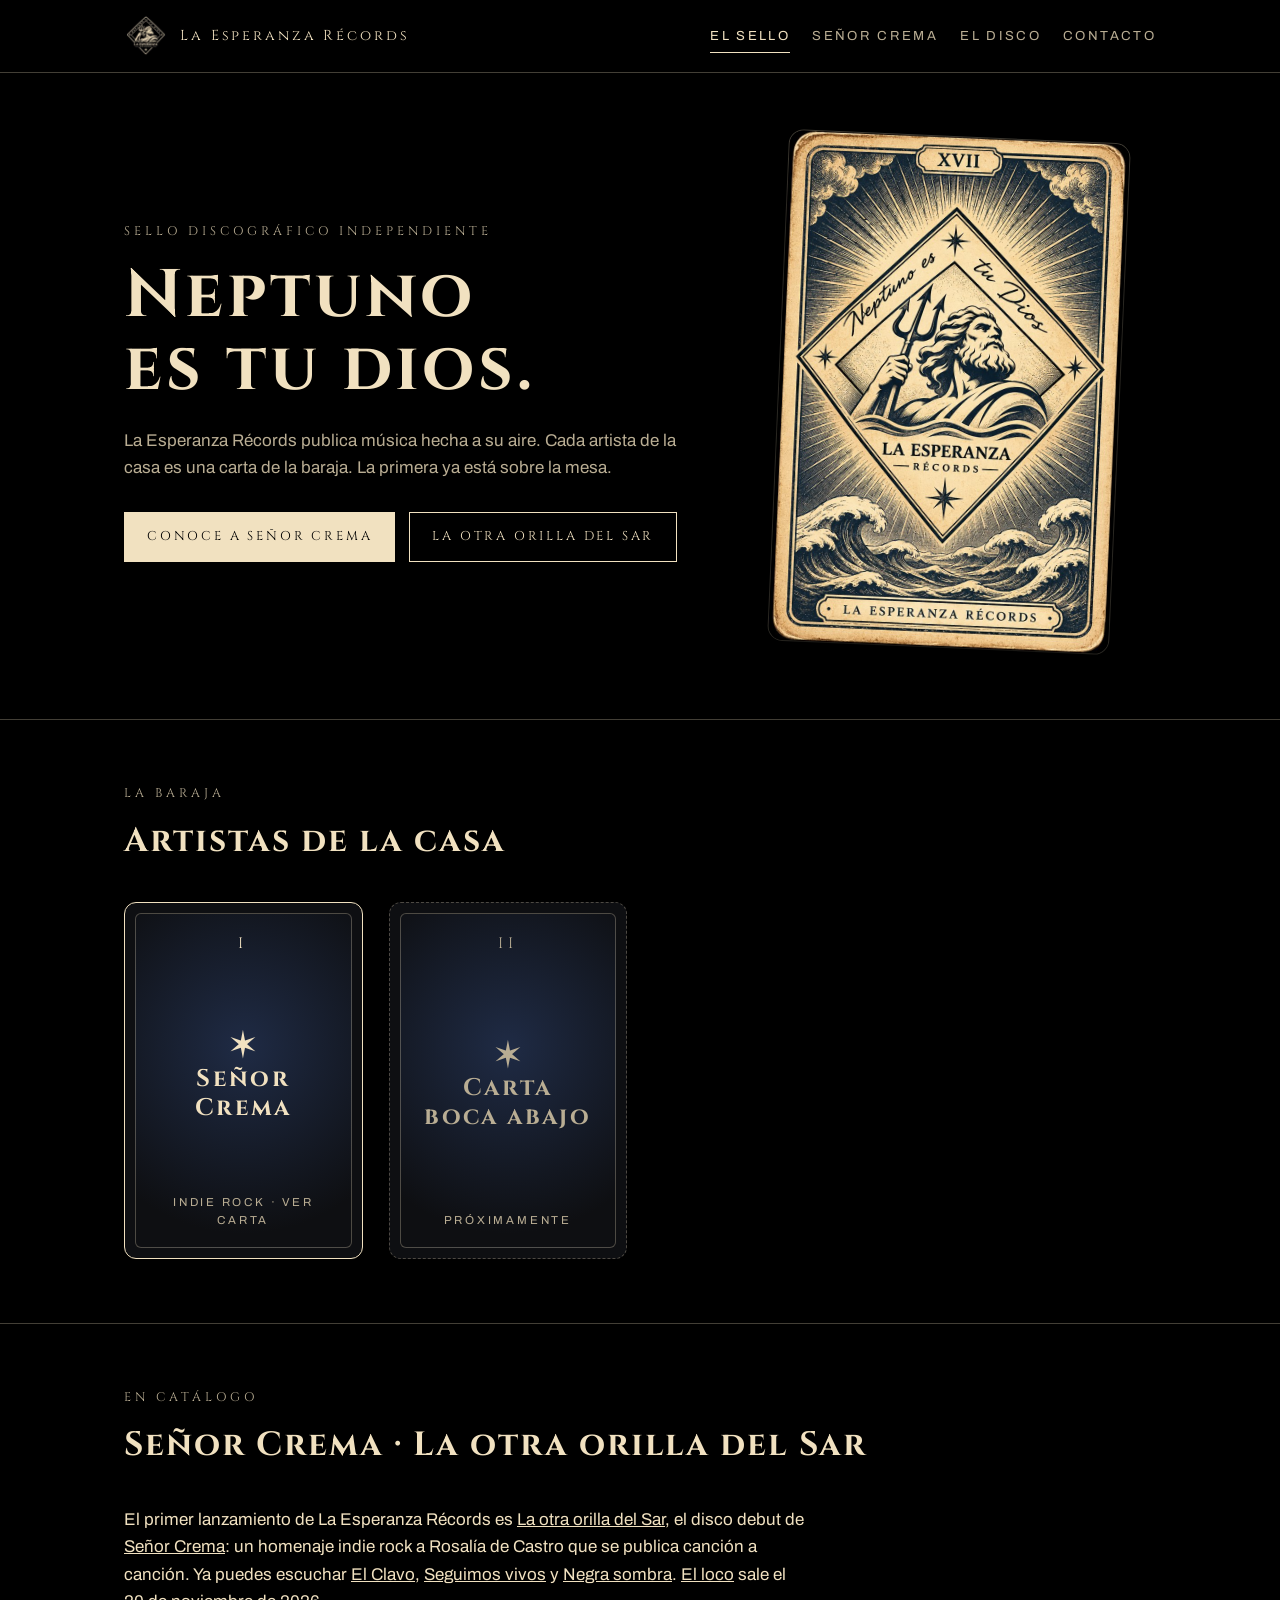
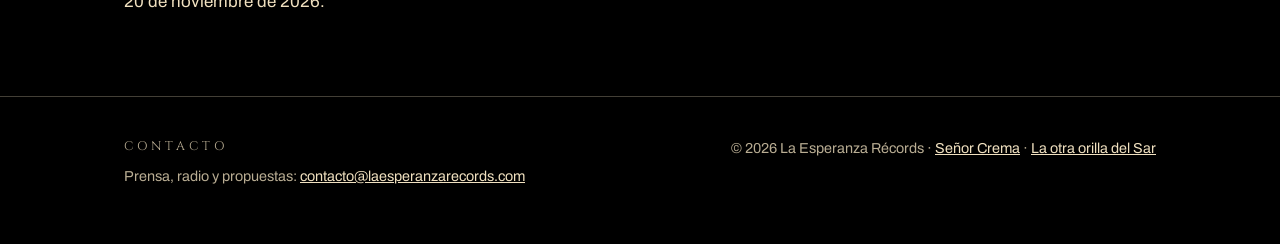
==== index.html @ f1c876be "Web de La Esperanza Récords: sello, Señor Crema, La otra orilla del Sar y páginas de canción Co-Auth" ====
<!DOCTYPE html>
<html lang="es">
<head>
<meta charset="utf-8">
<meta name="viewport" content="width=device-width, initial-scale=1">
<title>La Esperanza Récords · Sello de Señor Crema</title>
<meta name="description" content="La Esperanza Récords, sello discográfico independiente. Casa de Señor Crema y de su disco debut La otra orilla del Sar, un homenaje indie rock a Rosalía de Castro.">
<link rel="canonical" href="https://laesperanzarecords.com/">
<meta property="og:type" content="website">
<meta property="og:site_name" content="La Esperanza Récords">
<meta property="og:title" content="La Esperanza Récords · Sello de Señor Crema">
<meta property="og:description" content="La Esperanza Récords, sello discográfico independiente. Casa de Señor Crema y de su disco debut La otra orilla del Sar, un homenaje indie rock a Rosalía de Castro.">
<meta property="og:url" content="https://laesperanzarecords.com/">
<meta property="og:image" content="https://laesperanzarecords.com/img/logo-rombo.jpg">
<meta name="twitter:card" content="summary_large_image">
<link rel="icon" href="/img/logo-mini.jpg">
<link rel="preconnect" href="https://fonts.googleapis.com">
<link rel="preconnect" href="https://fonts.gstatic.com" crossorigin>
<link href="https://fonts.googleapis.com/css2?family=Cinzel:wght@500;700&family=Archivo:wght@400;500;600&display=swap" rel="stylesheet">
<link rel="stylesheet" href="/css/estilo.css">
<script type="application/ld+json">{"@context": "https://schema.org", "@graph": [{"@type": "Organization", "@id": "https://laesperanzarecords.com/#sello", "name": "La Esperanza Récords", "alternateName": "La Esperanza Records", "url": "https://laesperanzarecords.com/", "logo": "https://laesperanzarecords.com/img/logo-rombo.jpg", "slogan": "Neptuno es tu dios", "email": "contacto@laesperanzarecords.com"}, {"@type": "MusicGroup", "@id": "https://laesperanzarecords.com/senorcrema/#artista", "name": "Señor Crema", "alternateName": ["Senor Crema", "Sr. Crema"], "genre": ["Indie rock", "Indie pop"], "url": "https://laesperanzarecords.com/senorcrema/", "image": "https://laesperanzarecords.com/img/senor-crema.jpg", "sameAs": ["https://www.youtube.com/@senor-crema", "https://www.instagram.com/senor_crema"]}]}</script>
</head>
<body>
<header class="cab"><div class="ancho">
<a class="marca" href="/"><img src="/img/logo-mini.jpg" alt="">La Esperanza Récords</a>
<nav class="nav" aria-label="Principal"><a href="/" aria-current="page">El sello</a><a href="/senorcrema/">Señor Crema</a><a href="/senorcrema/la-otra-orilla-del-sar/">El disco</a><a href="#contacto">Contacto</a></nav>
</div></header>
<main>
  <div class="portada">
    <div class="ancho">
      <div>
        <div class="eyebrow">Sello discográfico independiente</div>
        <h1>Neptuno es tu dios.</h1>
        <p>La Esperanza Récords publica música hecha a su aire. Cada artista de la casa es una carta de la baraja. La primera ya está sobre la mesa.</p>
        <div class="botones">
          <a class="btn lleno" href="/senorcrema/">Conoce a Señor Crema</a>
          <a class="btn" href="/senorcrema/la-otra-orilla-del-sar/">La otra orilla del Sar</a>
        </div>
      </div>
      <img class="carta-casa" src="/img/carta-neptuno.jpg" alt="Carta de tarot XVII de La Esperanza Récords: Neptuno con su tridente sobre las olas">
    </div>
  </div>

  <section class="bloque" id="artistas">
    <div class="ancho">
      <div class="eyebrow">La baraja</div>
      <h2>Artistas de la casa</h2>
      <div class="baraja">
        <a class="naipe" href="/senorcrema/">
          <div class="dentro">
            <div class="num">I</div>
            <div>
              <div class="astro" aria-hidden="true">✶</div>
              <div class="nombre">Señor<br>Crema</div>
            </div>
            <div class="pie">Indie rock · Ver carta</div>
          </div>
        </a>
        <div class="naipe velado">
          <div class="dentro">
            <div class="num">II</div>
            <div>
              <div class="astro" aria-hidden="true">✶</div>
              <div class="nombre">Carta<br>boca abajo</div>
            </div>
            <div class="pie">Próximamente</div>
          </div>
        </div>
      </div>
    </div>
  </section>
<section class="bloque"><div class="ancho"><div class="eyebrow">En catálogo</div><h2>Señor Crema · La otra orilla del Sar</h2>
<p style="max-width:40em">El primer lanzamiento de La Esperanza Récords es <a href="/senorcrema/la-otra-orilla-del-sar/">La otra orilla del Sar</a>, el disco debut de <a href="/senorcrema/">Señor Crema</a>: un homenaje indie rock a Rosalía de Castro que se publica canción a canción. Ya puedes escuchar <a href="/senorcrema/la-otra-orilla-del-sar/el-clavo/">El Clavo</a>, <a href="/senorcrema/la-otra-orilla-del-sar/seguimos-vivos/">Seguimos vivos</a> y <a href="/senorcrema/la-otra-orilla-del-sar/negra-sombra/">Negra sombra</a>. <a href="/senorcrema/la-otra-orilla-del-sar/el-loco/">El loco</a> sale el 20 de noviembre de 2026.</p></div></section></main>
<footer id="contacto"><div class="ancho">
<div><div class="eyebrow" style="margin-bottom:8px">Contacto</div>Prensa, radio y propuestas: <a href="mailto:contacto@laesperanzarecords.com">contacto@laesperanzarecords.com</a></div>
<div>© 2026 La Esperanza Récords · <a href="/senorcrema/">Señor Crema</a> · <a href="/senorcrema/la-otra-orilla-del-sar/">La otra orilla del Sar</a></div>
</div></footer>
</body>
</html>
---- css/estilo.css ----
:root{
  /* Un solo mundo visual: negro de imprenta y crema del logo. La carta de tarot es la pieza de la casa;
     cada artista es una carta numerada. Layout: columna ancha, texto a la izquierda, carta a la derecha. */
  color-scheme: dark;
  --negro:#000000;
  --tinta:#0e0f12;
  --crema:#f1e1c0;
  --crema-apagado:#b9ad93;
  --marino:#1f2b45;
  --filete:rgba(241,225,192,.28);
  --rojo:#b5392b; --verde:#5d6b3a; --azul:#2f4f86; --amarillo:#d6a62a;
  --display:"Cinzel","Trajan Pro","Times New Roman",serif;
  --cuerpo:"Archivo","Helvetica Neue",Arial,sans-serif;
}
*{box-sizing:border-box}
html{scroll-behavior:smooth}
body{margin:0;background:var(--negro);color:var(--crema);font-family:var(--cuerpo);font-size:17px;line-height:1.6}
img{max-width:100%;display:block}
a{color:inherit}
a:focus-visible,button:focus-visible{outline:2px solid var(--crema);outline-offset:3px}
.ancho{max-width:1080px;margin:0 auto;padding:0 24px}
h1,h2,h3{font-family:var(--display);font-weight:700;letter-spacing:.06em;text-wrap:balance;margin:0}
.eyebrow{font-family:var(--display);font-size:.78rem;letter-spacing:.32em;text-transform:uppercase;color:var(--crema-apagado)}

/* cabecera */
.cab{border-bottom:1px solid var(--filete)}
.cab .ancho{display:flex;align-items:center;justify-content:space-between;gap:16px;flex-wrap:wrap;padding-top:14px;padding-bottom:14px}
.marca{display:flex;align-items:center;gap:12px;text-decoration:none;font-family:var(--display);letter-spacing:.2em;font-size:.9rem}
.marca img{width:44px;height:44px;object-fit:contain;mix-blend-mode:lighten}
.nav{display:flex;gap:22px;flex-wrap:wrap;font-size:.82rem;letter-spacing:.18em;text-transform:uppercase}
.nav a{text-decoration:none;color:var(--crema-apagado);padding:6px 0;border-bottom:1px solid transparent}
.nav a:hover,.nav a[aria-current="page"]{color:var(--crema);border-bottom-color:var(--crema)}

/* portada */
.portada .ancho{display:grid;grid-template-columns:1.15fr .85fr;gap:56px;align-items:center;padding-top:64px;padding-bottom:72px}
.portada h1{font-size:clamp(2.3rem,5.6vw,4.2rem);line-height:1.08;margin:18px 0 22px}
.portada p{max-width:34em;color:var(--crema-apagado);margin:0 0 30px}
.carta-casa{justify-self:center;max-width:340px;transform:rotate(2.5deg);box-shadow:0 30px 60px rgba(0,0,0,.8),0 0 0 1px var(--filete);border-radius:14px;overflow:hidden}
.botones{display:flex;gap:14px;flex-wrap:wrap}
.btn{display:inline-block;text-decoration:none;font-family:var(--display);font-size:.8rem;letter-spacing:.22em;text-transform:uppercase;padding:14px 22px;border:1px solid var(--crema)}
.btn.lleno{background:var(--crema);color:var(--negro)}
.btn:hover{background:var(--crema);color:var(--negro)}
.btn.lleno:hover{background:transparent;color:var(--crema)}

/* secciones */
section.bloque{border-top:1px solid var(--filete);padding:64px 0}
.bloque h2{font-size:clamp(1.5rem,3vw,2.1rem);margin:10px 0 34px}

/* cartas de artista */
.baraja{display:grid;grid-template-columns:repeat(auto-fill,minmax(230px,1fr));gap:26px}
.naipe{position:relative;aspect-ratio:2/3;border:1px solid var(--crema);border-radius:12px;padding:10px;text-decoration:none;background:var(--tinta);display:flex}
.naipe .dentro{flex:1;border:1px solid var(--filete);border-radius:6px;display:flex;flex-direction:column;justify-content:space-between;align-items:center;text-align:center;padding:18px 14px;
  background:radial-gradient(120% 80% at 50% 40%,var(--marino) 0%,var(--tinta) 70%)}
.naipe .num{font-family:var(--display);letter-spacing:.3em;font-size:.95rem}
.naipe .nombre{font-family:var(--display);font-weight:700;font-size:1.5rem;letter-spacing:.1em;line-height:1.2}
.naipe .pie{font-size:.72rem;letter-spacing:.24em;text-transform:uppercase;color:var(--crema-apagado)}
.naipe .astro{font-size:2.4rem;line-height:1;color:var(--crema)}
a.naipe:hover{transform:translateY(-6px);transition:transform .2s}
.naipe.velado{border-style:dashed;border-color:var(--filete)}
.naipe.velado .nombre,.naipe.velado .num,.naipe.velado .astro{color:var(--crema-apagado)}

/* página de artista */
.ficha .ancho{display:grid;grid-template-columns:.8fr 1.2fr;gap:56px;padding-top:56px;padding-bottom:64px;align-items:start}
.ficha h1{font-size:clamp(2.2rem,5vw,3.6rem);margin:12px 0 20px}
.ficha p{max-width:36em;margin:0 0 16px}
.ficha .dato{color:var(--crema-apagado)}
.pistas{list-style:none;margin:0;padding:0;border-top:1px solid var(--filete)}
.pistas li{display:grid;grid-template-columns:54px 1fr auto;gap:18px;align-items:center;padding:14px 0;border-bottom:1px solid var(--filete)}
.tapa{width:54px;height:54px;border-radius:4px;display:grid;place-items:center;font-family:var(--display);font-size:.8rem;color:var(--negro)}
.pistas .titulo{font-family:var(--display);font-weight:700;letter-spacing:.08em;font-size:1.1rem}
.pistas .estado{font-size:.8rem;color:var(--crema-apagado)}
.pistas a{font-size:.74rem;letter-spacing:.2em;text-transform:uppercase;text-decoration:none;border-bottom:1px solid var(--crema);padding-bottom:2px;white-space:nowrap}
.pistas .pronto{font-size:.74rem;letter-spacing:.2em;text-transform:uppercase;color:var(--amarillo);white-space:nowrap}

/* pie */
footer{border-top:1px solid var(--filete);padding:40px 0 56px;color:var(--crema-apagado);font-size:.9rem}
footer .ancho{display:flex;justify-content:space-between;gap:24px;flex-wrap:wrap}
footer a{color:var(--crema)}

@media (max-width:760px){
  .portada .ancho,.ficha .ancho{grid-template-columns:1fr;gap:36px;padding-top:40px}
  .carta-casa{max-width:260px}
  .pistas li{grid-template-columns:44px 1fr;row-gap:6px}
  .pistas li > :last-child{grid-column:2}
  .tapa{width:44px;height:44px}
}
@media (prefers-reduced-motion:reduce){html{scroll-behavior:auto}a.naipe:hover{transform:none}}

/* ===== La otra orilla del Sar: flores sobre rojo ===== */
.sar{--acento:#b5392b}
.sar .flor{background:#7d2a20 url(/img/flores.jpg) center 30%/cover no-repeat;position:relative}
.sar .flor::after{content:"";position:absolute;inset:0;background:linear-gradient(180deg,rgba(0,0,0,.25) 0%,rgba(0,0,0,.55) 55%,#000 100%)}
.sar .flor .ancho{position:relative;z-index:1;padding-top:120px;padding-bottom:44px}
.sar .flor h1{font-size:clamp(2.2rem,6vw,4.4rem);line-height:1.08;margin:12px 0 10px;text-shadow:0 2px 18px rgba(0,0,0,.7)}
.sar .flor .eyebrow{color:var(--crema)}
.sar .flor p{max-width:36em;margin:0;text-shadow:0 1px 10px rgba(0,0,0,.8)}
.migas{font-size:.78rem;letter-spacing:.14em;text-transform:uppercase;color:var(--crema-apagado);padding:18px 0 0}
.migas a{color:var(--crema-apagado);text-decoration:none;border-bottom:1px solid var(--filete)}
.migas a:hover{color:var(--crema)}
.dos{display:grid;grid-template-columns:.8fr 1.2fr;gap:56px;padding-top:48px;padding-bottom:64px;align-items:start}
.dos p{max-width:36em;margin:0 0 16px}
.caratula{border-radius:6px;box-shadow:0 24px 50px rgba(0,0,0,.8),0 0 0 1px var(--filete);width:100%;aspect-ratio:1/1;object-fit:cover}
.caratula.falsa{display:grid;place-items:center;background:var(--acento);color:var(--negro);font-family:var(--display);font-weight:700;letter-spacing:.1em;font-size:1.6rem;text-align:center;padding:20px}
.datos{display:grid;grid-template-columns:auto 1fr;gap:8px 22px;margin:22px 0 28px;font-size:.95rem}
.datos dt{color:var(--crema-apagado);letter-spacing:.14em;text-transform:uppercase;font-size:.74rem;padding-top:3px}
.datos dd{margin:0}
.filete-acento{height:4px;background:var(--acento)}
.poemas{width:100%;border-collapse:collapse;margin-top:14px;font-size:.95rem}
.poemas th{text-align:left;font-family:var(--display);font-size:.72rem;letter-spacing:.2em;text-transform:uppercase;color:var(--crema-apagado);font-weight:500;padding:10px 14px 10px 0;border-bottom:1px solid var(--filete)}
.poemas td{padding:12px 14px 12px 0;border-bottom:1px solid var(--filete);vertical-align:top}
.retrato{width:100%;border-radius:6px;box-shadow:0 24px 50px rgba(0,0,0,.8),0 0 0 1px var(--filete)}
.video{position:relative;aspect-ratio:16/9;margin:0 0 26px;border:1px solid var(--filete);background:#000}
.video iframe{position:absolute;inset:0;width:100%;height:100%;border:0}
.pistas .titulo a{font:inherit;letter-spacing:inherit;text-transform:none;border:0;padding:0}
.pistas .titulo a:hover{border-bottom:1px solid var(--crema)}
.vecinas{display:flex;justify-content:space-between;gap:16px;flex-wrap:wrap;border-top:1px solid var(--filete);padding-top:22px;margin-top:36px;font-size:.8rem;letter-spacing:.16em;text-transform:uppercase}
.vecinas a{text-decoration:none;border-bottom:1px solid var(--crema);padding-bottom:2px}
@media (max-width:760px){.dos{grid-template-columns:1fr;gap:32px;padding-top:32px}.sar .flor .ancho{padding-top:72px}}
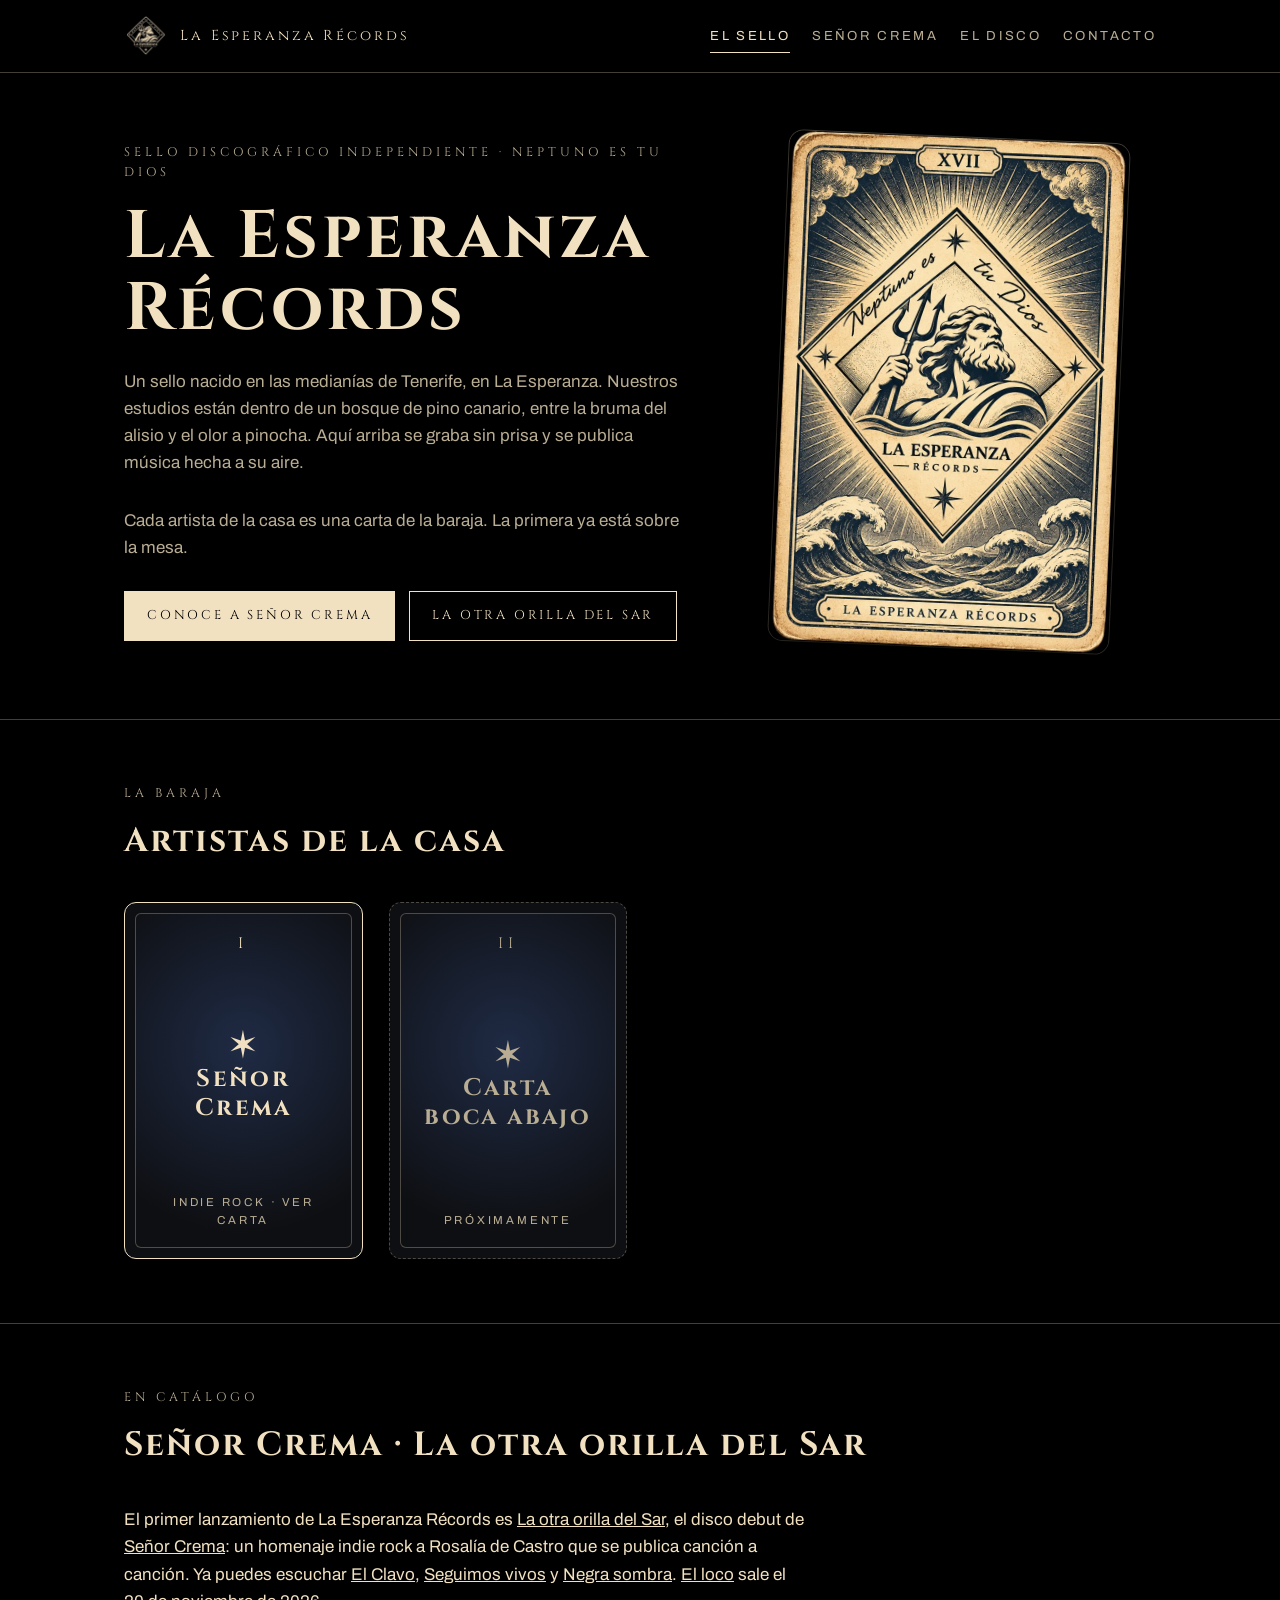
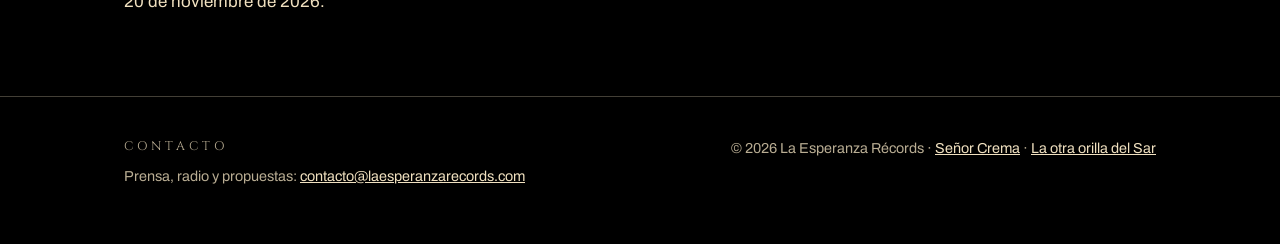
==== commit 6ea7497b: "Portada: titular con el nombre del sello y texto sobre La Esperanza (Tenerife) Co-Authored-By: Claud" ====
--- a/index.html
+++ b/index.html
@@ -4,12 +4,12 @@
 <meta charset="utf-8">
 <meta name="viewport" content="width=device-width, initial-scale=1">
 <title>La Esperanza Récords · Sello de Señor Crema</title>
-<meta name="description" content="La Esperanza Récords, sello discográfico independiente. Casa de Señor Crema y de su disco debut La otra orilla del Sar, un homenaje indie rock a Rosalía de Castro.">
+<meta name="description" content="La Esperanza Récords, sello discográfico independiente de La Esperanza, en las medianías de Tenerife, con estudios en un bosque de pino canario. Casa de Señor Crema y de su disco La otra orilla del Sar.">
 <link rel="canonical" href="https://laesperanzarecords.com/">
 <meta property="og:type" content="website">
 <meta property="og:site_name" content="La Esperanza Récords">
 <meta property="og:title" content="La Esperanza Récords · Sello de Señor Crema">
-<meta property="og:description" content="La Esperanza Récords, sello discográfico independiente. Casa de Señor Crema y de su disco debut La otra orilla del Sar, un homenaje indie rock a Rosalía de Castro.">
+<meta property="og:description" content="La Esperanza Récords, sello discográfico independiente de La Esperanza, en las medianías de Tenerife, con estudios en un bosque de pino canario. Casa de Señor Crema y de su disco La otra orilla del Sar.">
 <meta property="og:url" content="https://laesperanzarecords.com/">
 <meta property="og:image" content="https://laesperanzarecords.com/img/logo-rombo.jpg">
 <meta name="twitter:card" content="summary_large_image">
@@ -18,7 +18,7 @@
 <link rel="preconnect" href="https://fonts.gstatic.com" crossorigin>
 <link href="https://fonts.googleapis.com/css2?family=Cinzel:wght@500;700&family=Archivo:wght@400;500;600&display=swap" rel="stylesheet">
 <link rel="stylesheet" href="/css/estilo.css">
-<script type="application/ld+json">{"@context": "https://schema.org", "@graph": [{"@type": "Organization", "@id": "https://laesperanzarecords.com/#sello", "name": "La Esperanza Récords", "alternateName": "La Esperanza Records", "url": "https://laesperanzarecords.com/", "logo": "https://laesperanzarecords.com/img/logo-rombo.jpg", "slogan": "Neptuno es tu dios", "email": "contacto@laesperanzarecords.com"}, {"@type": "MusicGroup", "@id": "https://laesperanzarecords.com/senorcrema/#artista", "name": "Señor Crema", "alternateName": ["Senor Crema", "Sr. Crema"], "genre": ["Indie rock", "Indie pop"], "url": "https://laesperanzarecords.com/senorcrema/", "image": "https://laesperanzarecords.com/img/senor-crema.jpg", "sameAs": ["https://www.youtube.com/@senor-crema", "https://www.instagram.com/senor_crema"]}]}</script>
+<script type="application/ld+json">{"@context": "https://schema.org", "@graph": [{"@type": "Organization", "@id": "https://laesperanzarecords.com/#sello", "name": "La Esperanza Récords", "alternateName": "La Esperanza Records", "url": "https://laesperanzarecords.com/", "logo": "https://laesperanzarecords.com/img/logo-rombo.jpg", "slogan": "Neptuno es tu dios", "description": "Sello discográfico independiente establecido en La Esperanza, en las medianías de Tenerife, con estudios en un bosque de pino canario.", "address": {"@type": "PostalAddress", "addressLocality": "La Esperanza", "addressRegion": "Santa Cruz de Tenerife", "addressCountry": "ES"}, "email": "contacto@laesperanzarecords.com"}, {"@type": "MusicGroup", "@id": "https://laesperanzarecords.com/senorcrema/#artista", "name": "Señor Crema", "alternateName": ["Senor Crema", "Sr. Crema"], "genre": ["Indie rock", "Indie pop"], "url": "https://laesperanzarecords.com/senorcrema/", "image": "https://laesperanzarecords.com/img/senor-crema.jpg", "sameAs": ["https://www.youtube.com/@senor-crema", "https://www.instagram.com/senor_crema"]}]}</script>
 </head>
 <body>
 <header class="cab"><div class="ancho">
@@ -29,9 +29,9 @@
   <div class="portada">
     <div class="ancho">
       <div>
-        <div class="eyebrow">Sello discográfico independiente</div>
-        <h1>Neptuno es tu dios.</h1>
-        <p>La Esperanza Récords publica música hecha a su aire. Cada artista de la casa es una carta de la baraja. La primera ya está sobre la mesa.</p>
+        <div class="eyebrow">Sello discográfico independiente · Neptuno es tu dios</div>
+        <h1>La Esperanza Récords</h1>
+        <p>Un sello nacido en las medianías de Tenerife, en La Esperanza. Nuestros estudios están dentro de un bosque de pino canario, entre la bruma del alisio y el olor a pinocha. Aquí arriba se graba sin prisa y se publica música hecha a su aire.</p><p>Cada artista de la casa es una carta de la baraja. La primera ya está sobre la mesa.</p>
         <div class="botones">
           <a class="btn lleno" href="/senorcrema/">Conoce a Señor Crema</a>
           <a class="btn" href="/senorcrema/la-otra-orilla-del-sar/">La otra orilla del Sar</a>
--- a/css/estilo.css
+++ b/css/estilo.css
@@ -105,6 +105,11 @@
 .datos dt{color:var(--crema-apagado);letter-spacing:.14em;text-transform:uppercase;font-size:.74rem;padding-top:3px}
 .datos dd{margin:0}
 .filete-acento{height:4px;background:var(--acento)}
+.letra{border-top:1px solid var(--filete);margin-top:36px;padding-top:28px}
+.letra h2{font-size:1.25rem;margin:10px 0 22px}
+.letra .estrofa{margin:0 0 20px;line-height:1.75;max-width:30em}
+.letra .estrofa[data-parte="Estribillo"],.letra .estrofa[data-parte="Estribillo final"],.letra .estrofa[data-parte="Repetición"]{padding-left:16px;border-left:3px solid var(--acento)}
+.letra .firma{font-size:.9rem;margin-top:26px}
 .poemas{width:100%;border-collapse:collapse;margin-top:14px;font-size:.95rem}
 .poemas th{text-align:left;font-family:var(--display);font-size:.72rem;letter-spacing:.2em;text-transform:uppercase;color:var(--crema-apagado);font-weight:500;padding:10px 14px 10px 0;border-bottom:1px solid var(--filete)}
 .poemas td{padding:12px 14px 12px 0;border-bottom:1px solid var(--filete);vertical-align:top}
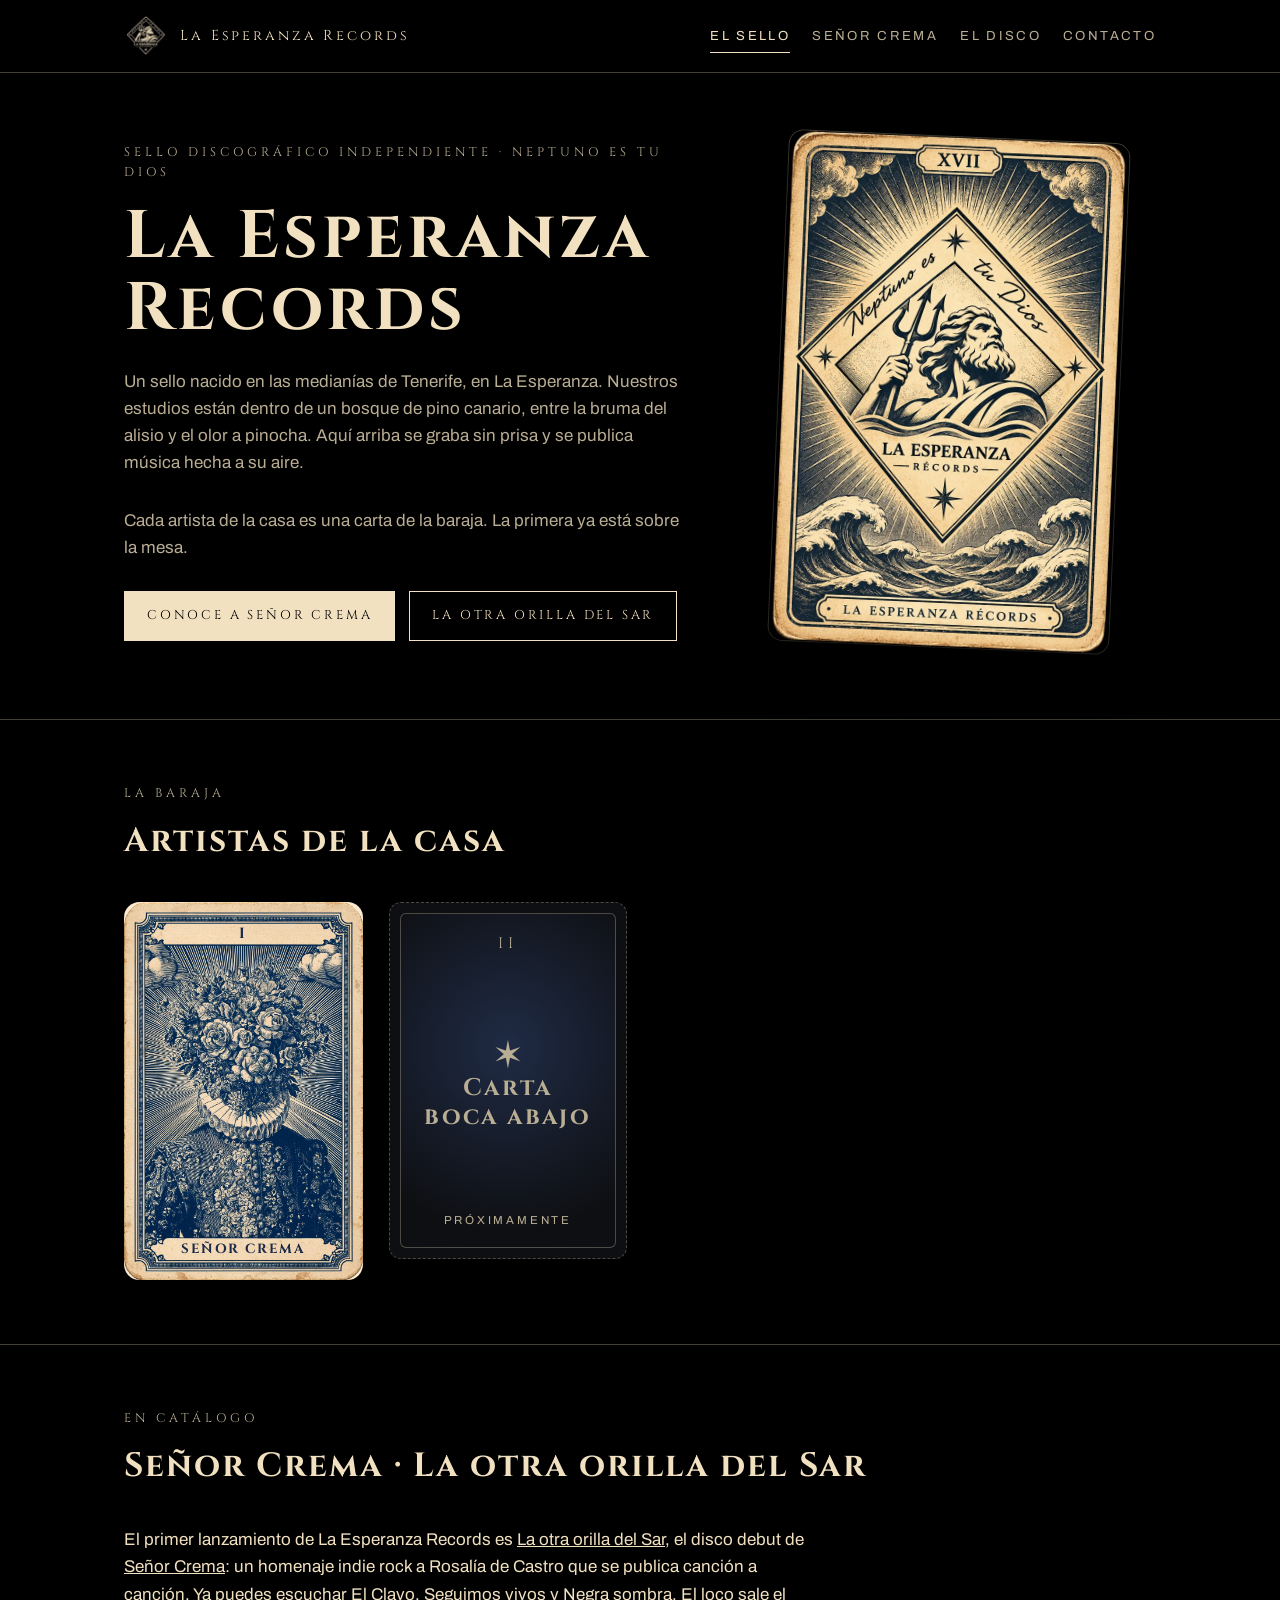
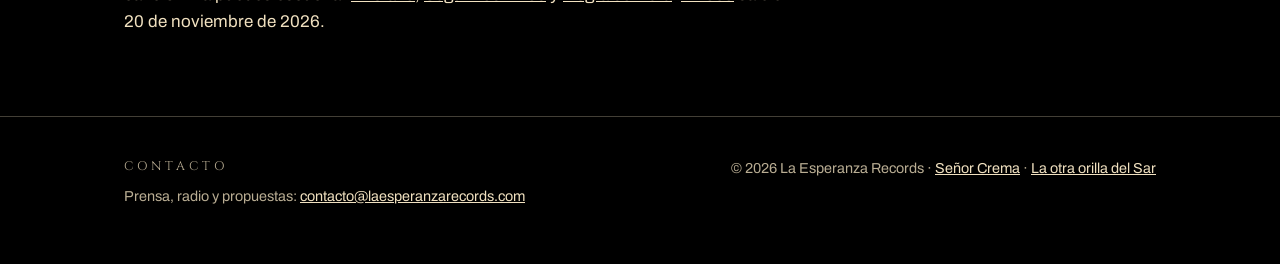
==== commit c44e07d0: "Carta de tarot de Señor Crema y nombre del sello sin tilde (Records) Co-Authored-By: Claude Fable 5." ====
--- a/index.html
+++ b/index.html
@@ -3,13 +3,13 @@
 <head>
 <meta charset="utf-8">
 <meta name="viewport" content="width=device-width, initial-scale=1">
-<title>La Esperanza Récords · Sello de Señor Crema</title>
-<meta name="description" content="La Esperanza Récords, sello discográfico independiente de La Esperanza, en las medianías de Tenerife, con estudios en un bosque de pino canario. Casa de Señor Crema y de su disco La otra orilla del Sar.">
+<title>La Esperanza Records · Sello de Señor Crema</title>
+<meta name="description" content="La Esperanza Records, sello discográfico independiente de La Esperanza, en las medianías de Tenerife, con estudios en un bosque de pino canario. Casa de Señor Crema y de su disco La otra orilla del Sar.">
 <link rel="canonical" href="https://laesperanzarecords.com/">
 <meta property="og:type" content="website">
-<meta property="og:site_name" content="La Esperanza Récords">
-<meta property="og:title" content="La Esperanza Récords · Sello de Señor Crema">
-<meta property="og:description" content="La Esperanza Récords, sello discográfico independiente de La Esperanza, en las medianías de Tenerife, con estudios en un bosque de pino canario. Casa de Señor Crema y de su disco La otra orilla del Sar.">
+<meta property="og:site_name" content="La Esperanza Records">
+<meta property="og:title" content="La Esperanza Records · Sello de Señor Crema">
+<meta property="og:description" content="La Esperanza Records, sello discográfico independiente de La Esperanza, en las medianías de Tenerife, con estudios en un bosque de pino canario. Casa de Señor Crema y de su disco La otra orilla del Sar.">
 <meta property="og:url" content="https://laesperanzarecords.com/">
 <meta property="og:image" content="https://laesperanzarecords.com/img/logo-rombo.jpg">
 <meta name="twitter:card" content="summary_large_image">
@@ -18,11 +18,11 @@
 <link rel="preconnect" href="https://fonts.gstatic.com" crossorigin>
 <link href="https://fonts.googleapis.com/css2?family=Cinzel:wght@500;700&family=Archivo:wght@400;500;600&display=swap" rel="stylesheet">
 <link rel="stylesheet" href="/css/estilo.css">
-<script type="application/ld+json">{"@context": "https://schema.org", "@graph": [{"@type": "Organization", "@id": "https://laesperanzarecords.com/#sello", "name": "La Esperanza Récords", "alternateName": "La Esperanza Records", "url": "https://laesperanzarecords.com/", "logo": "https://laesperanzarecords.com/img/logo-rombo.jpg", "slogan": "Neptuno es tu dios", "description": "Sello discográfico independiente establecido en La Esperanza, en las medianías de Tenerife, con estudios en un bosque de pino canario.", "address": {"@type": "PostalAddress", "addressLocality": "La Esperanza", "addressRegion": "Santa Cruz de Tenerife", "addressCountry": "ES"}, "email": "contacto@laesperanzarecords.com"}, {"@type": "MusicGroup", "@id": "https://laesperanzarecords.com/senorcrema/#artista", "name": "Señor Crema", "alternateName": ["Senor Crema", "Sr. Crema"], "genre": ["Indie rock", "Indie pop"], "url": "https://laesperanzarecords.com/senorcrema/", "image": "https://laesperanzarecords.com/img/senor-crema.jpg", "sameAs": ["https://www.youtube.com/@senor-crema", "https://www.instagram.com/senor_crema"]}]}</script>
+<script type="application/ld+json">{"@context": "https://schema.org", "@graph": [{"@type": "Organization", "@id": "https://laesperanzarecords.com/#sello", "name": "La Esperanza Records", "alternateName": "La Esperanza Récords", "url": "https://laesperanzarecords.com/", "logo": "https://laesperanzarecords.com/img/logo-rombo.jpg", "slogan": "Neptuno es tu dios", "description": "Sello discográfico independiente establecido en La Esperanza, en las medianías de Tenerife, con estudios en un bosque de pino canario.", "address": {"@type": "PostalAddress", "addressLocality": "La Esperanza", "addressRegion": "Santa Cruz de Tenerife", "addressCountry": "ES"}, "email": "contacto@laesperanzarecords.com"}, {"@type": "MusicGroup", "@id": "https://laesperanzarecords.com/senorcrema/#artista", "name": "Señor Crema", "alternateName": ["Senor Crema", "Sr. Crema"], "genre": ["Indie rock", "Indie pop"], "url": "https://laesperanzarecords.com/senorcrema/", "image": "https://laesperanzarecords.com/img/senor-crema.jpg", "sameAs": ["https://www.youtube.com/@senor-crema", "https://www.instagram.com/senor_crema"]}]}</script>
 </head>
 <body>
 <header class="cab"><div class="ancho">
-<a class="marca" href="/"><img src="/img/logo-mini.jpg" alt="">La Esperanza Récords</a>
+<a class="marca" href="/"><img src="/img/logo-mini.jpg" alt="">La Esperanza Records</a>
 <nav class="nav" aria-label="Principal"><a href="/" aria-current="page">El sello</a><a href="/senorcrema/">Señor Crema</a><a href="/senorcrema/la-otra-orilla-del-sar/">El disco</a><a href="#contacto">Contacto</a></nav>
 </div></header>
 <main>
@@ -30,14 +30,14 @@
     <div class="ancho">
       <div>
         <div class="eyebrow">Sello discográfico independiente · Neptuno es tu dios</div>
-        <h1>La Esperanza Récords</h1>
+        <h1>La Esperanza Records</h1>
         <p>Un sello nacido en las medianías de Tenerife, en La Esperanza. Nuestros estudios están dentro de un bosque de pino canario, entre la bruma del alisio y el olor a pinocha. Aquí arriba se graba sin prisa y se publica música hecha a su aire.</p><p>Cada artista de la casa es una carta de la baraja. La primera ya está sobre la mesa.</p>
         <div class="botones">
           <a class="btn lleno" href="/senorcrema/">Conoce a Señor Crema</a>
           <a class="btn" href="/senorcrema/la-otra-orilla-del-sar/">La otra orilla del Sar</a>
         </div>
       </div>
-      <img class="carta-casa" src="/img/carta-neptuno.jpg" alt="Carta de tarot XVII de La Esperanza Récords: Neptuno con su tridente sobre las olas">
+      <img class="carta-casa" src="/img/carta-neptuno.jpg" alt="Carta de tarot XVII de La Esperanza Records: Neptuno con su tridente sobre las olas">
     </div>
   </div>
 
@@ -46,16 +46,7 @@
       <div class="eyebrow">La baraja</div>
       <h2>Artistas de la casa</h2>
       <div class="baraja">
-        <a class="naipe" href="/senorcrema/">
-          <div class="dentro">
-            <div class="num">I</div>
-            <div>
-              <div class="astro" aria-hidden="true">✶</div>
-              <div class="nombre">Señor<br>Crema</div>
-            </div>
-            <div class="pie">Indie rock · Ver carta</div>
-          </div>
-        </a>
+        <a class="carta-enlace" href="/senorcrema/"><span class="carta-img"><img src="/img/carta-senor-crema.jpg" alt="Carta I de La Esperanza Records: Señor Crema, figura con la cabeza de flores, gola y jubón, en grabado azul sobre papel crema"><span class="c-num" aria-hidden="true">I</span><span class="c-nom" aria-hidden="true">Señor Crema</span></span></a>
         <div class="naipe velado">
           <div class="dentro">
             <div class="num">II</div>
@@ -70,10 +61,10 @@
     </div>
   </section>
 <section class="bloque"><div class="ancho"><div class="eyebrow">En catálogo</div><h2>Señor Crema · La otra orilla del Sar</h2>
-<p style="max-width:40em">El primer lanzamiento de La Esperanza Récords es <a href="/senorcrema/la-otra-orilla-del-sar/">La otra orilla del Sar</a>, el disco debut de <a href="/senorcrema/">Señor Crema</a>: un homenaje indie rock a Rosalía de Castro que se publica canción a canción. Ya puedes escuchar <a href="/senorcrema/la-otra-orilla-del-sar/el-clavo/">El Clavo</a>, <a href="/senorcrema/la-otra-orilla-del-sar/seguimos-vivos/">Seguimos vivos</a> y <a href="/senorcrema/la-otra-orilla-del-sar/negra-sombra/">Negra sombra</a>. <a href="/senorcrema/la-otra-orilla-del-sar/el-loco/">El loco</a> sale el 20 de noviembre de 2026.</p></div></section></main>
+<p style="max-width:40em">El primer lanzamiento de La Esperanza Records es <a href="/senorcrema/la-otra-orilla-del-sar/">La otra orilla del Sar</a>, el disco debut de <a href="/senorcrema/">Señor Crema</a>: un homenaje indie rock a Rosalía de Castro que se publica canción a canción. Ya puedes escuchar <a href="/senorcrema/la-otra-orilla-del-sar/el-clavo/">El Clavo</a>, <a href="/senorcrema/la-otra-orilla-del-sar/seguimos-vivos/">Seguimos vivos</a> y <a href="/senorcrema/la-otra-orilla-del-sar/negra-sombra/">Negra sombra</a>. <a href="/senorcrema/la-otra-orilla-del-sar/el-loco/">El loco</a> sale el 20 de noviembre de 2026.</p></div></section></main>
 <footer id="contacto"><div class="ancho">
 <div><div class="eyebrow" style="margin-bottom:8px">Contacto</div>Prensa, radio y propuestas: <a href="mailto:contacto@laesperanzarecords.com">contacto@laesperanzarecords.com</a></div>
-<div>© 2026 La Esperanza Récords · <a href="/senorcrema/">Señor Crema</a> · <a href="/senorcrema/la-otra-orilla-del-sar/">La otra orilla del Sar</a></div>
+<div>© 2026 La Esperanza Records · <a href="/senorcrema/">Señor Crema</a> · <a href="/senorcrema/la-otra-orilla-del-sar/">La otra orilla del Sar</a></div>
 </div></footer>
 </body>
 </html>
--- a/css/estilo.css
+++ b/css/estilo.css
@@ -105,6 +105,13 @@
 .datos dt{color:var(--crema-apagado);letter-spacing:.14em;text-transform:uppercase;font-size:.74rem;padding-top:3px}
 .datos dd{margin:0}
 .filete-acento{height:4px;background:var(--acento)}
+.carta-enlace{display:block;text-decoration:none}
+a.carta-enlace:hover{transform:translateY(-6px);transition:transform .2s}
+.carta-img{position:relative;display:block;container-type:inline-size;border-radius:6.5%/4.1%;overflow:hidden;box-shadow:0 18px 40px rgba(0,0,0,.8)}
+.carta-img img{width:100%;display:block}
+.carta-img .c-num,.carta-img .c-nom{position:absolute;left:0;right:0;text-align:center;transform:translateY(-50%);font-family:var(--display);font-weight:700;color:#1b2947;letter-spacing:.14em;text-transform:uppercase;line-height:1}
+.carta-img .c-num{top:8.4%;font-size:6.2cqw}
+.carta-img .c-nom{top:92.1%;font-size:5.6cqw}
 .letra{border-top:1px solid var(--filete);margin-top:36px;padding-top:28px}
 .letra h2{font-size:1.25rem;margin:10px 0 22px}
 .letra .estrofa{margin:0 0 20px;line-height:1.75;max-width:30em}
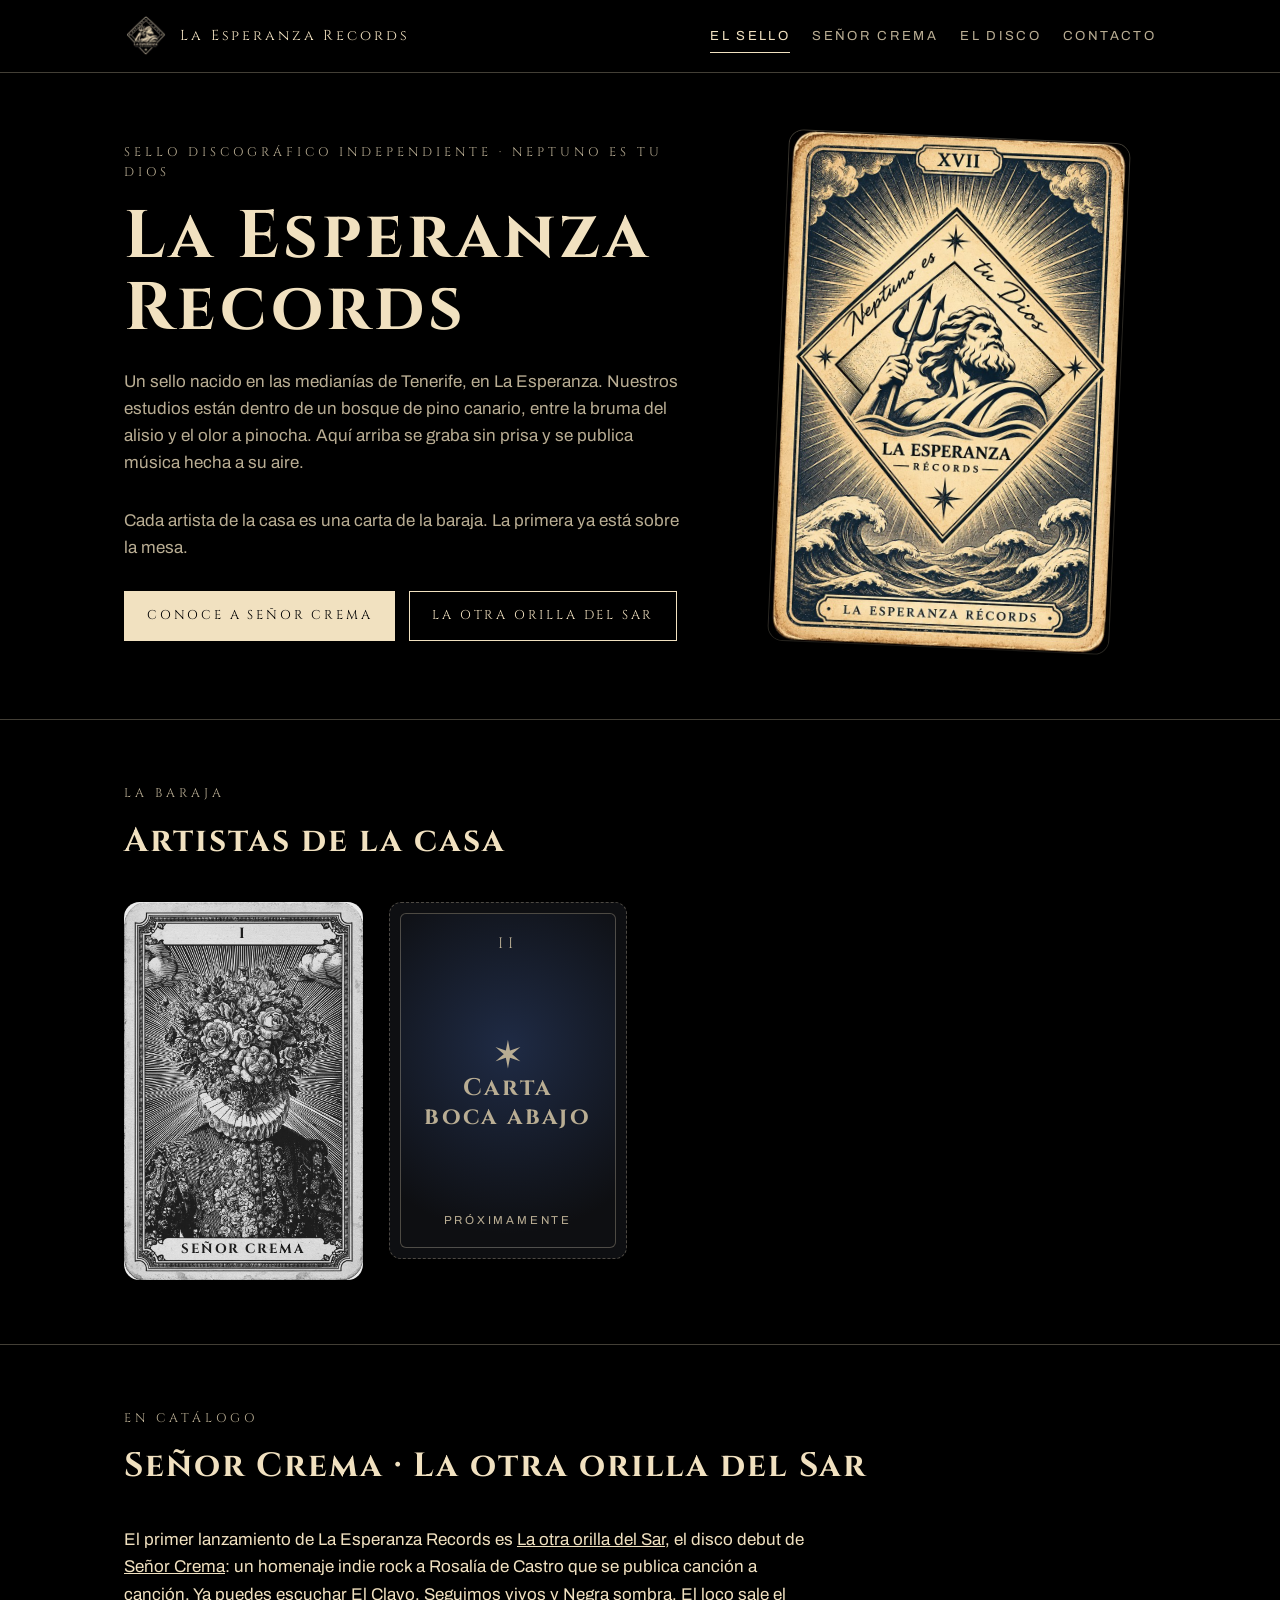
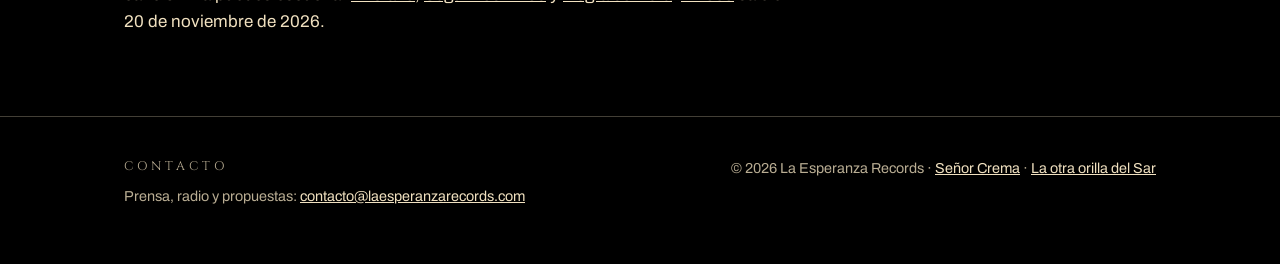
==== commit 68fca8d2: "Carta de Señor Crema en blanco y negro; versión en la URL del CSS Co-Authored-By: Claude Fable 5.2 <" ====
--- a/index.html
+++ b/index.html
@@ -17,7 +17,7 @@
 <link rel="preconnect" href="https://fonts.googleapis.com">
 <link rel="preconnect" href="https://fonts.gstatic.com" crossorigin>
 <link href="https://fonts.googleapis.com/css2?family=Cinzel:wght@500;700&family=Archivo:wght@400;500;600&display=swap" rel="stylesheet">
-<link rel="stylesheet" href="/css/estilo.css">
+<link rel="stylesheet" href="/css/estilo.css?v=941adeb9">
 <script type="application/ld+json">{"@context": "https://schema.org", "@graph": [{"@type": "Organization", "@id": "https://laesperanzarecords.com/#sello", "name": "La Esperanza Records", "alternateName": "La Esperanza Récords", "url": "https://laesperanzarecords.com/", "logo": "https://laesperanzarecords.com/img/logo-rombo.jpg", "slogan": "Neptuno es tu dios", "description": "Sello discográfico independiente establecido en La Esperanza, en las medianías de Tenerife, con estudios en un bosque de pino canario.", "address": {"@type": "PostalAddress", "addressLocality": "La Esperanza", "addressRegion": "Santa Cruz de Tenerife", "addressCountry": "ES"}, "email": "contacto@laesperanzarecords.com"}, {"@type": "MusicGroup", "@id": "https://laesperanzarecords.com/senorcrema/#artista", "name": "Señor Crema", "alternateName": ["Senor Crema", "Sr. Crema"], "genre": ["Indie rock", "Indie pop"], "url": "https://laesperanzarecords.com/senorcrema/", "image": "https://laesperanzarecords.com/img/senor-crema.jpg", "sameAs": ["https://www.youtube.com/@senor-crema", "https://www.instagram.com/senor_crema"]}]}</script>
 </head>
 <body>
@@ -46,7 +46,7 @@
       <div class="eyebrow">La baraja</div>
       <h2>Artistas de la casa</h2>
       <div class="baraja">
-        <a class="carta-enlace" href="/senorcrema/"><span class="carta-img"><img src="/img/carta-senor-crema.jpg" alt="Carta I de La Esperanza Records: Señor Crema, figura con la cabeza de flores, gola y jubón, en grabado azul sobre papel crema"><span class="c-num" aria-hidden="true">I</span><span class="c-nom" aria-hidden="true">Señor Crema</span></span></a>
+        <a class="carta-enlace" href="/senorcrema/"><span class="carta-img"><img src="/img/carta-senor-crema-bn.jpg" alt="Carta I de La Esperanza Records: Señor Crema, figura con la cabeza de flores, gola y jubón, en grabado en blanco y negro"><span class="c-num" aria-hidden="true">I</span><span class="c-nom" aria-hidden="true">Señor Crema</span></span></a>
         <div class="naipe velado">
           <div class="dentro">
             <div class="num">II</div>
--- a/css/estilo.css
+++ b/css/estilo.css
@@ -88,9 +88,9 @@
 
 /* ===== La otra orilla del Sar: flores sobre rojo ===== */
 .sar{--acento:#b5392b}
-.sar .flor{background:#7d2a20 url(/img/flores.jpg) center 30%/cover no-repeat;position:relative}
-.sar .flor::after{content:"";position:absolute;inset:0;background:linear-gradient(180deg,rgba(0,0,0,.25) 0%,rgba(0,0,0,.55) 55%,#000 100%)}
-.sar .flor .ancho{position:relative;z-index:1;padding-top:120px;padding-bottom:44px}
+.sar .flor{background:#4a0f0d url(/img/flores.jpg) right center/cover no-repeat;position:relative}
+.sar .flor::after{content:"";position:absolute;inset:0;background:linear-gradient(90deg,rgba(0,0,0,.45) 0%,rgba(0,0,0,.15) 45%,rgba(0,0,0,0) 70%),linear-gradient(180deg,rgba(0,0,0,0) 60%,rgba(0,0,0,.75) 100%)}
+.sar .flor .ancho{position:relative;z-index:1;padding-top:150px;padding-bottom:56px}
 .sar .flor h1{font-size:clamp(2.2rem,6vw,4.4rem);line-height:1.08;margin:12px 0 10px;text-shadow:0 2px 18px rgba(0,0,0,.7)}
 .sar .flor .eyebrow{color:var(--crema)}
 .sar .flor p{max-width:36em;margin:0;text-shadow:0 1px 10px rgba(0,0,0,.8)}
@@ -109,7 +109,7 @@
 a.carta-enlace:hover{transform:translateY(-6px);transition:transform .2s}
 .carta-img{position:relative;display:block;container-type:inline-size;border-radius:6.5%/4.1%;overflow:hidden;box-shadow:0 18px 40px rgba(0,0,0,.8)}
 .carta-img img{width:100%;display:block}
-.carta-img .c-num,.carta-img .c-nom{position:absolute;left:0;right:0;text-align:center;transform:translateY(-50%);font-family:var(--display);font-weight:700;color:#1b2947;letter-spacing:.14em;text-transform:uppercase;line-height:1}
+.carta-img .c-num,.carta-img .c-nom{position:absolute;left:0;right:0;text-align:center;transform:translateY(-50%);font-family:var(--display);font-weight:700;color:#1c1c1c;letter-spacing:.14em;text-transform:uppercase;line-height:1}
 .carta-img .c-num{top:8.4%;font-size:6.2cqw}
 .carta-img .c-nom{top:92.1%;font-size:5.6cqw}
 .letra{border-top:1px solid var(--filete);margin-top:36px;padding-top:28px}
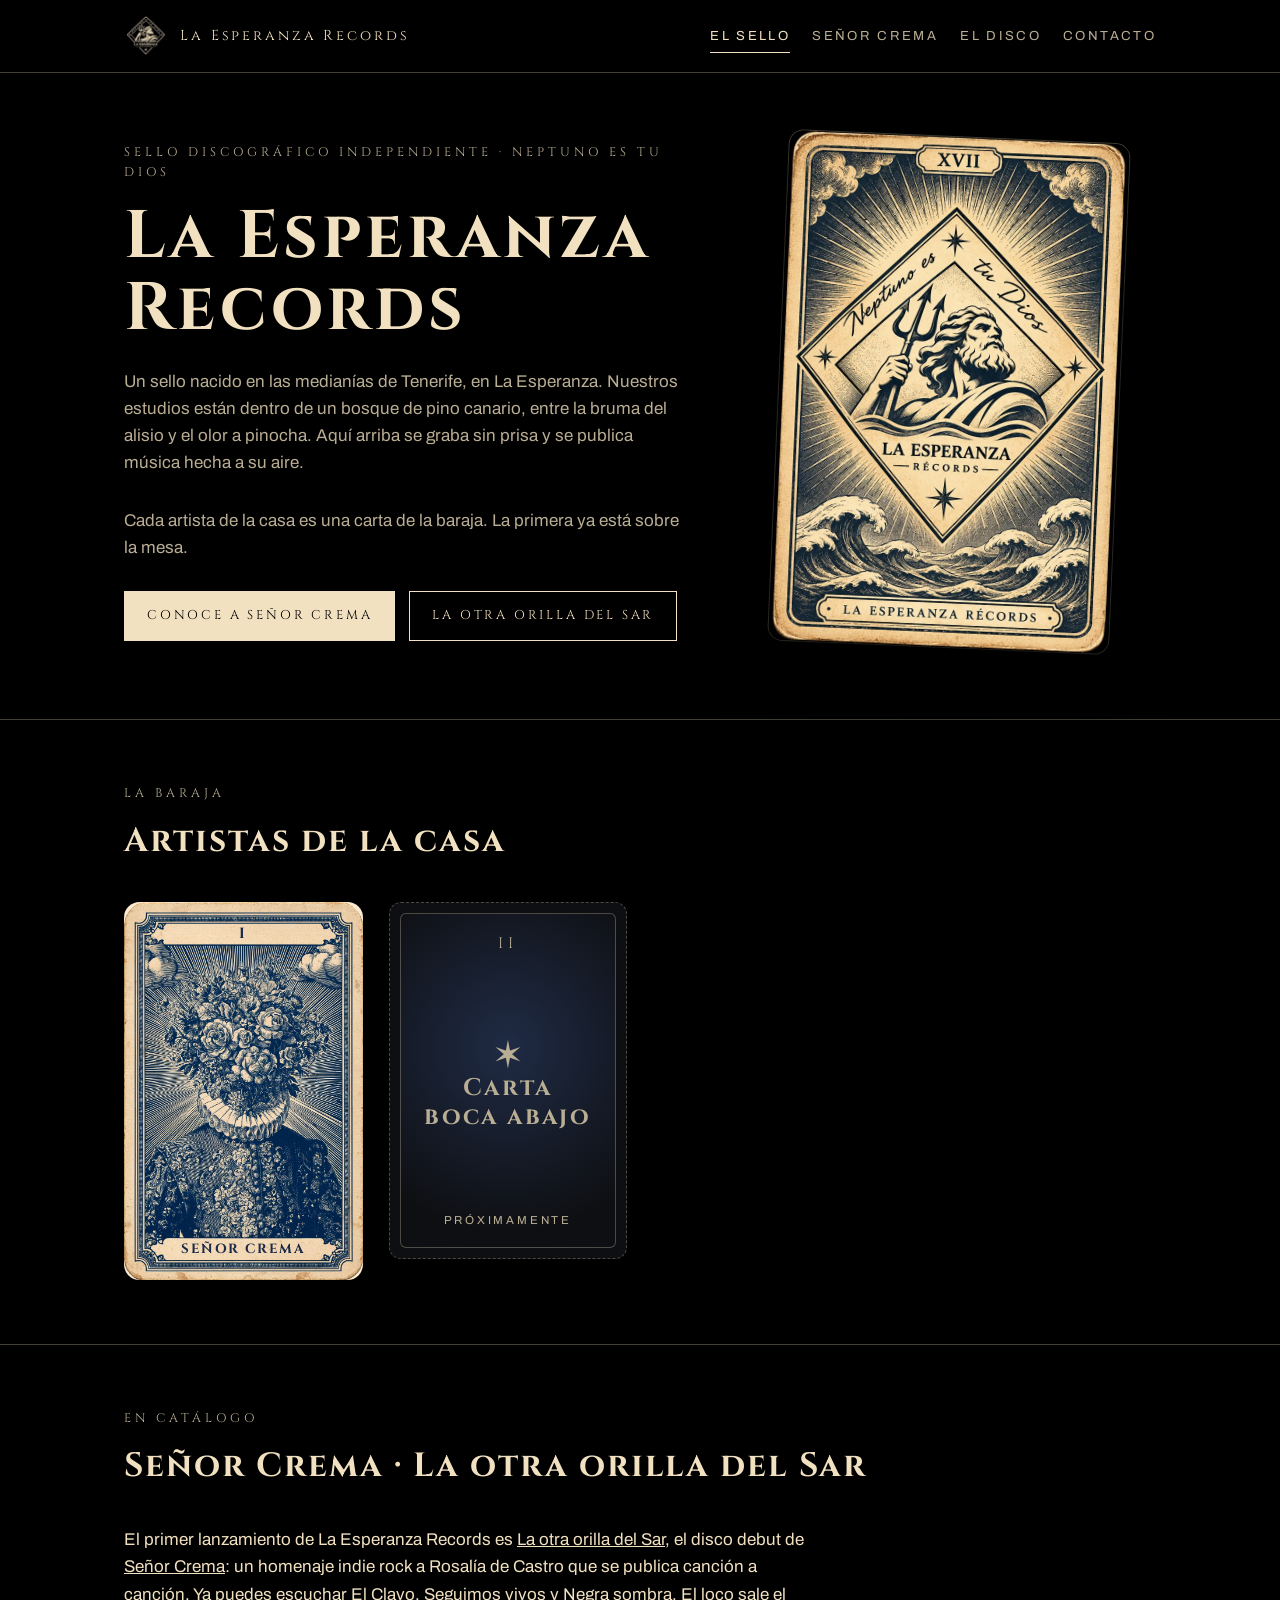
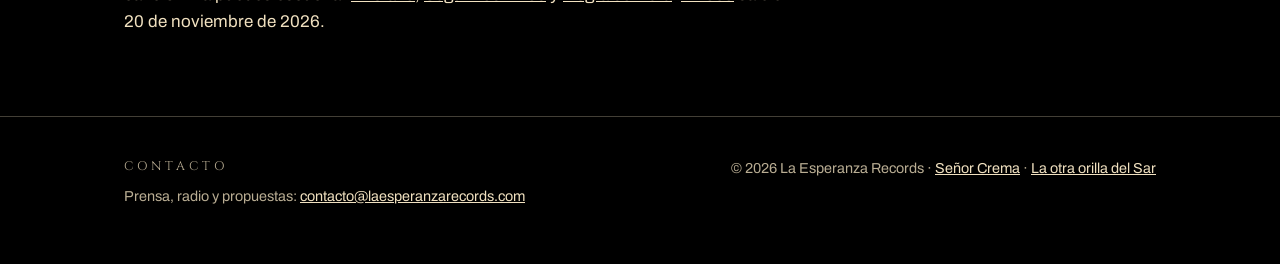
==== commit 3435988b: "Carta en color en la portada del sello, en blanco y negro en la ficha del artista Co-Authored-By: Cl" ====
--- a/index.html
+++ b/index.html
@@ -17,7 +17,7 @@
 <link rel="preconnect" href="https://fonts.googleapis.com">
 <link rel="preconnect" href="https://fonts.gstatic.com" crossorigin>
 <link href="https://fonts.googleapis.com/css2?family=Cinzel:wght@500;700&family=Archivo:wght@400;500;600&display=swap" rel="stylesheet">
-<link rel="stylesheet" href="/css/estilo.css?v=941adeb9">
+<link rel="stylesheet" href="/css/estilo.css?v=c978d68a">
 <script type="application/ld+json">{"@context": "https://schema.org", "@graph": [{"@type": "Organization", "@id": "https://laesperanzarecords.com/#sello", "name": "La Esperanza Records", "alternateName": "La Esperanza Récords", "url": "https://laesperanzarecords.com/", "logo": "https://laesperanzarecords.com/img/logo-rombo.jpg", "slogan": "Neptuno es tu dios", "description": "Sello discográfico independiente establecido en La Esperanza, en las medianías de Tenerife, con estudios en un bosque de pino canario.", "address": {"@type": "PostalAddress", "addressLocality": "La Esperanza", "addressRegion": "Santa Cruz de Tenerife", "addressCountry": "ES"}, "email": "contacto@laesperanzarecords.com"}, {"@type": "MusicGroup", "@id": "https://laesperanzarecords.com/senorcrema/#artista", "name": "Señor Crema", "alternateName": ["Senor Crema", "Sr. Crema"], "genre": ["Indie rock", "Indie pop"], "url": "https://laesperanzarecords.com/senorcrema/", "image": "https://laesperanzarecords.com/img/senor-crema.jpg", "sameAs": ["https://www.youtube.com/@senor-crema", "https://www.instagram.com/senor_crema"]}]}</script>
 </head>
 <body>
@@ -46,7 +46,7 @@
       <div class="eyebrow">La baraja</div>
       <h2>Artistas de la casa</h2>
       <div class="baraja">
-        <a class="carta-enlace" href="/senorcrema/"><span class="carta-img"><img src="/img/carta-senor-crema-bn.jpg" alt="Carta I de La Esperanza Records: Señor Crema, figura con la cabeza de flores, gola y jubón, en grabado en blanco y negro"><span class="c-num" aria-hidden="true">I</span><span class="c-nom" aria-hidden="true">Señor Crema</span></span></a>
+        <a class="carta-enlace" href="/senorcrema/"><span class="carta-img color"><img src="/img/carta-senor-crema.jpg" alt="Carta I de La Esperanza Records: Señor Crema, figura con la cabeza de flores, gola y jubón, en grabado azul sobre papel crema"><span class="c-num" aria-hidden="true">I</span><span class="c-nom" aria-hidden="true">Señor Crema</span></span></a>
         <div class="naipe velado">
           <div class="dentro">
             <div class="num">II</div>
--- a/css/estilo.css
+++ b/css/estilo.css
@@ -110,6 +110,7 @@
 .carta-img{position:relative;display:block;container-type:inline-size;border-radius:6.5%/4.1%;overflow:hidden;box-shadow:0 18px 40px rgba(0,0,0,.8)}
 .carta-img img{width:100%;display:block}
 .carta-img .c-num,.carta-img .c-nom{position:absolute;left:0;right:0;text-align:center;transform:translateY(-50%);font-family:var(--display);font-weight:700;color:#1c1c1c;letter-spacing:.14em;text-transform:uppercase;line-height:1}
+.carta-img.color .c-num,.carta-img.color .c-nom{color:#1b2947}
 .carta-img .c-num{top:8.4%;font-size:6.2cqw}
 .carta-img .c-nom{top:92.1%;font-size:5.6cqw}
 .letra{border-top:1px solid var(--filete);margin-top:36px;padding-top:28px}
